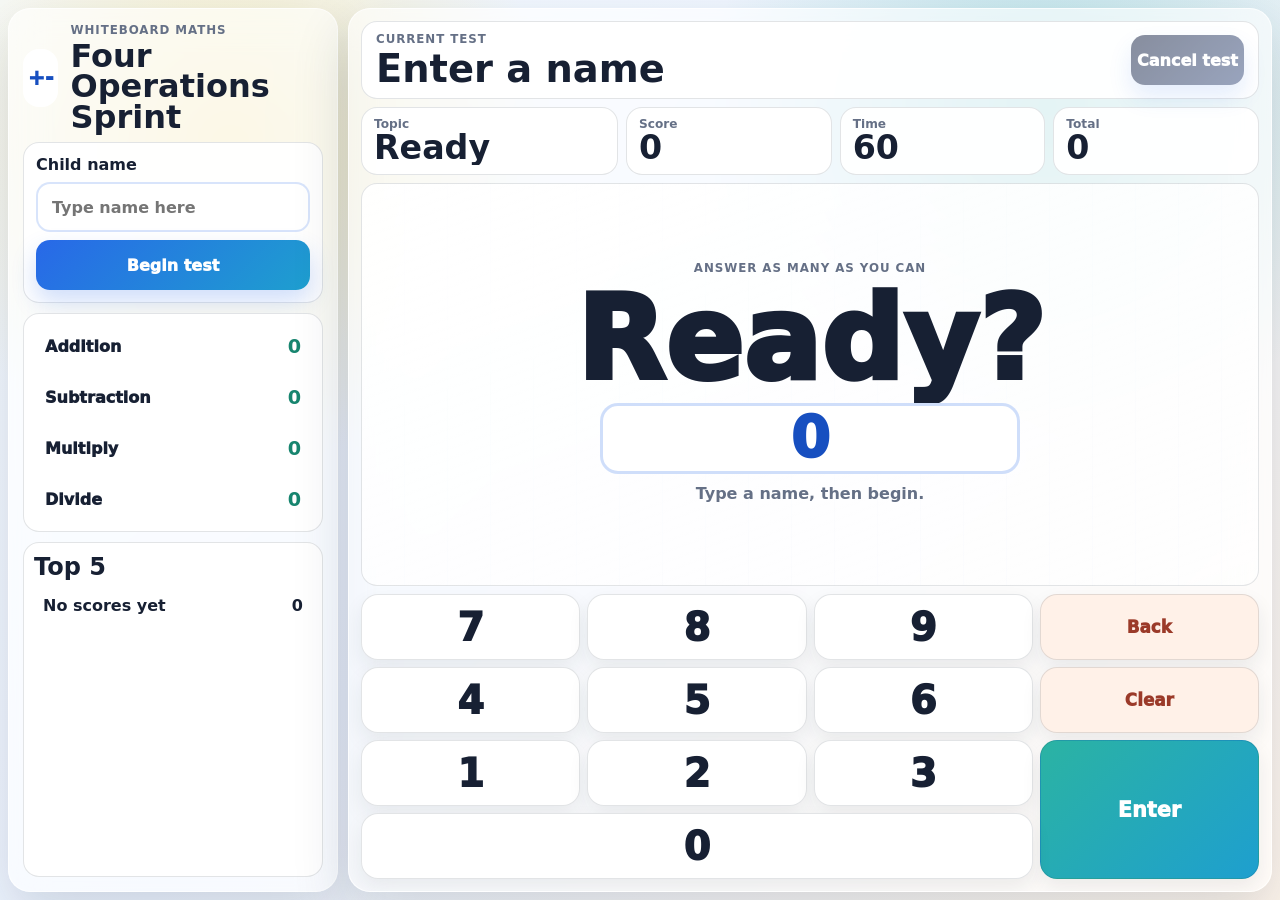
==== games/four-operations/index.html @ 029a7eb4 "Add four operations game" ====
<!doctype html><html lang="en"><head><meta charset="UTF-8"><meta name="viewport" content="width=device-width,initial-scale=1"><title>Four Operations Sprint</title><style>
:root{--ink:#172033;--muted:#657086;--blue:#2868e8;--teal:#2bb3a3;--yellow:#ffd84d;--coral:#ff6b5f;--green:#17856f;--red:#d5483f;--panel:rgba(255,255,255,.94);--line:rgba(23,32,51,.12)}*{box-sizing:border-box}body{min-height:100vh;margin:0;overflow:hidden;font-family:Inter,system-ui,Segoe UI,sans-serif;color:var(--ink);background:radial-gradient(circle at 18% 16%,rgba(255,216,77,.34),transparent 25%),radial-gradient(circle at 82% 12%,rgba(43,179,163,.26),transparent 26%),linear-gradient(135deg,#f7fbff,#edf4ff 48%,#fff6ec)}button,input{font:inherit}.app{height:100vh;display:grid;place-items:center;padding:8px}.shell{width:min(1280px,100%);height:calc(100vh - 16px);display:grid;grid-template-columns:330px 1fr;gap:10px}.side,.main{min-height:0;border:1px solid rgba(255,255,255,.7);border-radius:22px;background:rgba(255,255,255,.58);box-shadow:0 22px 56px rgba(21,35,61,.16);backdrop-filter:blur(18px)}.side{display:grid;grid-template-rows:auto auto auto 1fr;gap:10px;padding:14px}.brand{display:flex;gap:12px;align-items:center}.badge{width:58px;height:58px;display:grid;place-items:center;border-radius:16px;background:#fff;color:#174fc0;font-weight:950;font-size:1.3rem}.eyebrow{margin:0 0 4px;color:var(--muted);font-size:.74rem;font-weight:850;letter-spacing:.08em;text-transform:uppercase}h1{margin:0;font-size:2rem;line-height:.95}.card,.topics,.leader,.top,.hud div,.stage{border:1px solid var(--line);border-radius:16px;background:var(--panel)}.card{display:grid;gap:8px;padding:12px}label{font-weight:900}input{min-height:50px;border:2px solid rgba(40,104,232,.18);border-radius:14px;padding:0 14px;font-weight:850}.primary,.secondary{min-height:50px;border:0;border-radius:14px;color:#fff;font-weight:950;background:linear-gradient(135deg,var(--blue),#1e9fcf);box-shadow:0 12px 24px rgba(40,104,232,.22)}.secondary{background:linear-gradient(135deg,#25314f,#465a88)}button:disabled,input:disabled{opacity:.55}.topics{display:grid;gap:7px;padding:10px}.topic{min-height:44px;display:flex;align-items:center;justify-content:space-between;padding:8px 11px;border-radius:13px;background:#fff;font-weight:950}.topic.active{background:#eaf1ff;color:#174fc0;box-shadow:inset 0 0 0 2px rgba(40,104,232,.25)}.topic.waiting{background:#fff6d8;color:#7a5600}.topic strong{color:var(--green);font-size:1.2rem}.leader{padding:10px}.leader h2{margin:0 0 8px}.leader ol{display:grid;gap:6px;margin:0;padding:0;list-style:none}.leader li{display:flex;justify-content:space-between;gap:8px;padding:7px 9px;border-radius:10px;background:#fff;font-weight:900}.main{position:relative;display:grid;grid-template-rows:auto auto 1fr auto;gap:8px;padding:12px;overflow:hidden}.top{min-height:70px;display:flex;align-items:center;justify-content:space-between;padding:10px 14px}.player{display:block;font-size:clamp(1.6rem,3vw,2.5rem);line-height:1}.hud{display:grid;grid-template-columns:1.25fr 1fr 1fr 1fr;gap:8px}.hud div{padding:9px 12px}.hud span{display:block;color:var(--muted);font-size:.76rem;font-weight:850}.hud strong{display:block;font-size:clamp(1.45rem,2.6vw,2.35rem);line-height:1;white-space:nowrap;overflow:hidden;text-overflow:ellipsis}.stage{position:relative;display:grid;place-items:center;align-content:center;gap:10px;padding:10px;overflow:hidden;background:linear-gradient(160deg,rgba(255,255,255,.94),rgba(255,255,255,.66)),repeating-linear-gradient(90deg,transparent 0 42px,rgba(40,104,232,.04) 42px 43px)}.q{font-size:clamp(4.2rem,9vw,8rem);font-weight:950;line-height:.9}.answer{min-width:min(420px,80%);min-height:70px;display:grid;place-items:center;border:3px solid rgba(40,104,232,.22);border-radius:18px;background:#fff;color:#174fc0;font-size:clamp(2.2rem,4.4vw,4rem);font-weight:950}.feedback{min-height:24px;margin:0;color:var(--muted);font-weight:900}.feedback.good{color:var(--green)}.feedback.miss{color:var(--red)}.keys{display:grid;grid-template-columns:repeat(4,1fr);gap:7px}.keys button{min-height:66px;border:1px solid var(--line);border-radius:17px;background:#fff;color:var(--ink);font-size:clamp(1.7rem,3vw,2.7rem);font-weight:950;box-shadow:0 9px 20px rgba(23,32,51,.08)}.keys .small{background:#fff1e8;color:#9b3a29;font-size:1.05rem}.keys .enter{grid-row:span 2;background:linear-gradient(135deg,var(--teal),#1e9fcf);color:#fff;font-size:1.3rem}.keys .zero{grid-column:span 3}.summary{position:absolute;inset:50% auto auto 50%;width:min(500px,calc(100% - 48px));display:grid;gap:14px;padding:22px;transform:translate(-50%,-50%);border:1px solid var(--line);border-radius:20px;background:var(--panel);box-shadow:0 24px 70px rgba(21,35,61,.18);text-align:center;z-index:3}.summary[hidden]{display:none}@media(max-width:900px){body{overflow:hidden}.app{padding:6px}.shell{height:calc(100vh - 12px);grid-template-columns:1fr;grid-template-rows:auto 1fr;gap:6px}.side{grid-template-rows:auto auto auto;gap:6px;padding:8px}.brand{gap:8px}.badge{width:38px;height:38px;border-radius:11px;font-size:.95rem}h1{font-size:1.35rem}.eyebrow{font-size:.62rem}.card{grid-template-columns:1fr 120px;padding:7px}.card label{position:absolute;width:1px;height:1px;overflow:hidden;clip:rect(0 0 0 0)}input{min-height:42px}.primary{min-height:42px;font-size:.9rem}.topics{grid-template-columns:repeat(4,1fr);gap:5px;padding:6px}.topic{min-height:32px;padding:4px 6px;font-size:.72rem}.topic strong{font-size:.9rem}.leader{display:none}.main{gap:6px;padding:8px}.top{min-height:48px;padding:6px 8px}.player{font-size:1.25rem}.secondary{min-height:38px;font-size:.82rem}.hud{gap:5px}.hud div{padding:6px 7px}.hud span{font-size:.64rem}.hud strong{font-size:1.15rem}.stage{gap:5px;padding:6px}.q{font-size:clamp(2.9rem,12vw,4.7rem)}.answer{min-height:46px;font-size:clamp(1.7rem,7vw,2.8rem)}.feedback{font-size:.82rem}.keys{gap:5px}.keys button{min-height:44px;border-radius:13px;font-size:1.45rem}.keys .small,.keys .enter{font-size:.82rem}}
</style></head><body><main class="app"><section class="shell"><aside class="side"><div class="brand"><div class="badge">+-</div><div><p class="eyebrow">Whiteboard maths</p><h1>Four Operations Sprint</h1></div></div><section class="card"><label for="nameInput">Child name</label><input id="nameInput" autocomplete="off" placeholder="Type name here"><button class="primary" id="beginButton" type="button">Begin test</button></section><section class="topics"><div class="topic active" data-topic="addition"><span>Addition</span><strong id="additionScore">0</strong></div><div class="topic" data-topic="subtraction"><span>Subtraction</span><strong id="subtractionScore">0</strong></div><div class="topic" data-topic="multiplication"><span>Multiply</span><strong id="multiplicationScore">0</strong></div><div class="topic" data-topic="division"><span>Divide</span><strong id="divisionScore">0</strong></div></section><section class="leader"><h2>Top 5</h2><ol id="leaderboardList"></ol></section></aside><section class="main"><div class="top"><div><p class="eyebrow">Current test</p><strong class="player" id="currentPlayer">Enter a name</strong></div><button class="secondary" id="cancelButton" type="button" disabled>Cancel test</button></div><div class="hud"><div><span>Topic</span><strong id="topicValue">Ready</strong></div><div><span>Score</span><strong id="scoreValue">0</strong></div><div><span>Time</span><strong id="timeValue">60</strong></div><div><span>Total</span><strong id="totalValue">0</strong></div></div><div class="stage"><p class="eyebrow" id="promptLabel">Answer as many as you can</p><div class="q" id="questionText">Ready?</div><div class="answer" id="answerDisplay">0</div><p class="feedback" id="feedbackText">Type a name, then begin.</p></div><div class="keys" id="keypad"><button data-key="7">7</button><button data-key="8">8</button><button data-key="9">9</button><button class="small" data-key="back">Back</button><button data-key="4">4</button><button data-key="5">5</button><button data-key="6">6</button><button class="small" data-key="clear">Clear</button><button data-key="1">1</button><button data-key="2">2</button><button data-key="3">3</button><button class="enter" data-key="enter">Enter</button><button class="zero" data-key="0">0</button></div><div class="summary" id="summaryPanel" hidden><h2>Test complete</h2><p id="summaryText"></p><button class="primary" id="againButton" type="button">New test</button></div></section></section></main><script>
const STORAGE_KEY="four-operations-sprint-results",TOPIC_SECONDS=60,TOPICS=[{id:"addition",label:"Addition"},{id:"subtraction",label:"Subtraction"},{id:"multiplication",label:"Multiply"},{id:"division",label:"Divide"}],QUESTIONS={addition:[[2,"+",3,5],[4,"+",5,9],[6,"+",2,8],[7,"+",4,11],[8,"+",5,13],[10,"+",4,14],[12,"+",3,15],[14,"+",5,19],[16,"+",2,18],[18,"+",6,24],[20,"+",7,27],[23,"+",5,28],[25,"+",8,33],[31,"+",6,37],[34,"+",10,44],[36,"+",12,48],[41,"+",13,54],[45,"+",14,59],[48,"+",17,65],[52,"+",18,70],[56,"+",23,79],[61,"+",24,85],[67,"+",28,95],[73,"+",19,92],[78,"+",21,99]],subtraction:[[7,"-",2,5],[9,"-",4,5],[10,"-",3,7],[12,"-",5,7],[15,"-",4,11],[18,"-",6,12],[20,"-",5,15],[22,"-",7,15],[25,"-",10,15],[28,"-",6,22],[30,"-",8,22],[34,"-",12,22],[38,"-",15,23],[42,"-",20,22],[45,"-",13,32],[50,"-",16,34],[53,"-",18,35],[60,"-",25,35],[64,"-",28,36],[70,"-",31,39],[75,"-",27,48],[82,"-",34,48],[90,"-",45,45],[96,"-",38,58],[99,"-",47,52]],multiplication:[[2,"x",3,6],[4,"x",2,8],[5,"x",5,25],[3,"x",6,18],[7,"x",2,14],[4,"x",8,32],[6,"x",6,36],[9,"x",3,27],[7,"x",5,35],[8,"x",4,32],[6,"x",9,54],[7,"x",8,56],[9,"x",7,63],[8,"x",8,64],[11,"x",6,66],[12,"x",5,60],[9,"x",9,81],[12,"x",7,84],[11,"x",8,88],[12,"x",8,96],[11,"x",11,121],[12,"x",9,108],[12,"x",11,132],[10,"x",12,120],[12,"x",12,144]],division:[[6,"÷",2,3],[12,"÷",3,4],[15,"÷",5,3],[18,"÷",6,3],[20,"÷",4,5],[28,"÷",7,4],[32,"÷",8,4],[36,"÷",6,6],[42,"÷",7,6],[45,"÷",9,5],[48,"÷",8,6],[54,"÷",9,6],[56,"÷",7,8],[63,"÷",9,7],[64,"÷",8,8],[72,"÷",8,9],[81,"÷",9,9],[84,"÷",7,12],[88,"÷",11,8],[96,"÷",12,8],[99,"÷",9,11],[108,"÷",12,9],[121,"÷",11,11],[132,"÷",12,11],[144,"÷",12,12]]};
const $=s=>document.querySelector(s),nameInput=$("#nameInput"),beginButton=$("#beginButton"),cancelButton=$("#cancelButton"),againButton=$("#againButton"),currentPlayer=$("#currentPlayer"),topicValue=$("#topicValue"),scoreValue=$("#scoreValue"),timeValue=$("#timeValue"),totalValue=$("#totalValue"),questionText=$("#questionText"),answerDisplay=$("#answerDisplay"),feedbackText=$("#feedbackText"),promptLabel=$("#promptLabel"),keypad=$("#keypad"),summaryPanel=$("#summaryPanel"),summaryText=$("#summaryText"),leaderboardList=$("#leaderboardList"),topicRows=[...document.querySelectorAll(".topic")],scoreEls={addition:$("#additionScore"),subtraction:$("#subtractionScore"),multiplication:$("#multiplicationScore"),division:$("#divisionScore")};let timerId=null,activeQuestion=null,answer="",results=loadResults(),state=freshState();function freshState(){return{playing:false,waitingForNextTopic:false,playerName:"",topicIndex:0,questionIndex:0,timeLeft:TOPIC_SECONDS,currentScore:0,totalScore:0,streak:0,topicScores:{addition:0,subtraction:0,multiplication:0,division:0},topicCorrect:{addition:0,subtraction:0,multiplication:0,division:0},topicAttempts:{addition:0,subtraction:0,multiplication:0,division:0}}}function beginTest(){const name=nameInput.value.trim().replace(/\s+/g," ");if(!name){feedback("Type a name first.","miss");return nameInput.focus()}clearInterval(timerId);state=freshState();state.playerName=name;summaryPanel.hidden=true;beginButton.disabled=true;nameInput.disabled=true;cancelButton.disabled=false;currentPlayer.textContent=name;startTopic(0)}function startTopic(i){state.topicIndex=i;state.questionIndex=0;state.timeLeft=TOPIC_SECONDS;state.currentScore=state.topicScores[currentTopic().id];state.playing=true;state.waitingForNextTopic=false;answer="";activeQuestion=null;summaryPanel.hidden=true;updateHud();nextQuestion();clearInterval(timerId);timerId=setInterval(tick,1e3)}function tick(){state.timeLeft--;updateHud();if(state.timeLeft<=0)advanceTopic()}function advanceTopic(){clearInterval(timerId);const next=state.topicIndex+1;if(next>=TOPICS.length)return finishTest();showRoundBreak(next)}function showRoundBreak(next){state.playing=false;state.waitingForNextTopic=true;activeQuestion=null;answer="";questionText.textContent="Round done";answerDisplay.textContent="0";promptLabel.textContent=`${currentTopic().label} complete`;feedback(`Ready for ${TOPICS[next].label}?`,"good");summaryText.textContent=`${currentTopic().label} score: ${state.topicScores[currentTopic().id]}. Press the button when the class is ready for ${TOPICS[next].label}.`;againButton.textContent=`Start ${TOPICS[next].label}`;summaryPanel.hidden=false;updateHud()}function finishTest(){clearInterval(timerId);state.playing=false;state.waitingForNextTopic=false;cancelButton.disabled=true;beginButton.disabled=false;nameInput.disabled=false;activeQuestion=null;answer="";questionText.textContent="Done";answerDisplay.textContent="0";promptLabel.textContent="Test complete";recordResult();renderLeaderboard();updateHud();summaryText.textContent=`${state.playerName} scored ${state.totalScore}. Addition ${state.topicScores.addition}, subtraction ${state.topicScores.subtraction}, multiply ${state.topicScores.multiplication}, divide ${state.topicScores.division}.`;againButton.textContent="New test";summaryPanel.hidden=false}function cancelTest(){clearInterval(timerId);state=freshState();activeQuestion=null;answer="";nameInput.disabled=false;beginButton.disabled=false;cancelButton.disabled=true;currentPlayer.textContent="Enter a name";questionText.textContent="Ready?";answerDisplay.textContent="0";promptLabel.textContent="Answer as many as you can";summaryPanel.hidden=true;feedback("Test cancelled. No score recorded.","");updateHud()}function newTest(){if(state.waitingForNextTopic)return startTopic(state.topicIndex+1);summaryPanel.hidden=true;nameInput.value="";nameInput.focus();cancelTest();feedback("Type a name, then begin.","")}function nextQuestion(){const topic=currentTopic().id,q=QUESTIONS[topic][state.questionIndex];if(!q)return advanceTopic();activeQuestion={text:`${q[0]} ${q[1]} ${q[2]}`,answer:q[3]};answer="";questionText.textContent=activeQuestion.text;answerDisplay.textContent="0";promptLabel.textContent=`${currentTopic().label} ${state.questionIndex+1} of 25`}function handleKey(key){if(!state.playing||!activeQuestion||state.waitingForNextTopic)return;if(/^\d$/.test(key)){if(answer.length<5){answer=answer==="0"?key:answer+key;answerDisplay.textContent=answer||"0"}return}if(key==="back"){answer=answer.slice(0,-1);answerDisplay.textContent=answer||"0";return}if(key==="clear"){answer="";answerDisplay.textContent="0";return}if(key==="enter")submitAnswer()}function submitAnswer(){if(!answer)return feedback("Enter an answer first.","miss");const topic=currentTopic().id,guess=parseInt(answer,10);state.topicAttempts[topic]++;if(guess===activeQuestion.answer){state.topicCorrect[topic]++;state.streak++;const points=10+Math.min(20,state.streak*2);state.topicScores[topic]+=points;state.totalScore+=points;state.currentScore=state.topicScores[topic];feedback("Correct.","good")}else{state.streak=0;feedback(`${activeQuestion.text} = ${activeQuestion.answer}`,"miss")}state.questionIndex++;updateHud();nextQuestion()}function recordResult(){const row={name:state.playerName,date:new Date().toISOString(),totalScore:state.totalScore,topicScores:{...state.topicScores},topicCorrect:{...state.topicCorrect},topicAttempts:{...state.topicAttempts}};results.attempts.push(row);const prev=results.bestByName[state.playerName]||{totalScore:0};if(row.totalScore>=prev.totalScore)results.bestByName[state.playerName]=row;saveResults()}function renderLeaderboard(){const leaders=Object.values(results.bestByName).sort((a,b)=>b.totalScore-a.totalScore||a.name.localeCompare(b.name)).slice(0,5);leaderboardList.innerHTML="";if(!leaders.length){leaderboardList.innerHTML="<li><span>No scores yet</span><strong>0</strong></li>";return}leaders.forEach((l,i)=>{const item=document.createElement("li");item.innerHTML=`<span><b>${i+1}</b>${escapeHtml(l.name)}</span><strong>${l.totalScore}</strong>`;leaderboardList.append(item)})}function updateHud(){const topic=currentTopic();topicValue.textContent=state.playing||state.waitingForNextTopic?topic.label:"Ready";scoreValue.textContent=state.currentScore;timeValue.textContent=state.timeLeft;totalValue.textContent=state.totalScore;topicRows.forEach(r=>{r.classList.toggle("active",r.dataset.topic===topic.id&&state.playing);r.classList.toggle("waiting",r.dataset.topic===topic.id&&state.waitingForNextTopic)});Object.entries(scoreEls).forEach(([t,el])=>el.textContent=state.topicScores[t])}function currentTopic(){return TOPICS[state.topicIndex]||TOPICS[0]}function feedback(m,t){feedbackText.textContent=m;feedbackText.className=t?`feedback ${t}`:"feedback"}function loadResults(){try{const s=JSON.parse(localStorage.getItem(STORAGE_KEY));if(s&&s.attempts&&s.bestByName)return s}catch{}return{attempts:[],bestByName:{}}}function saveResults(){localStorage.setItem(STORAGE_KEY,JSON.stringify(results))}function escapeHtml(v){return v.replace(/[&<>"']/g,c=>({"&":"&amp;","<":"&lt;",">":"&gt;",'"':"&quot;","'":"&#39;"}[c]))}beginButton.onclick=beginTest;cancelButton.onclick=cancelTest;againButton.onclick=newTest;keypad.onclick=e=>{if(e.target.dataset.key)handleKey(e.target.dataset.key)};nameInput.onkeydown=e=>{if(e.key==="Enter")beginTest()};window.onkeydown=e=>{if(!state.playing)return;if(/^\d$/.test(e.key))handleKey(e.key);if(e.key==="Backspace")handleKey("back");if(e.key==="Enter")handleKey("enter")};renderLeaderboard();updateHud();
</script></body></html>
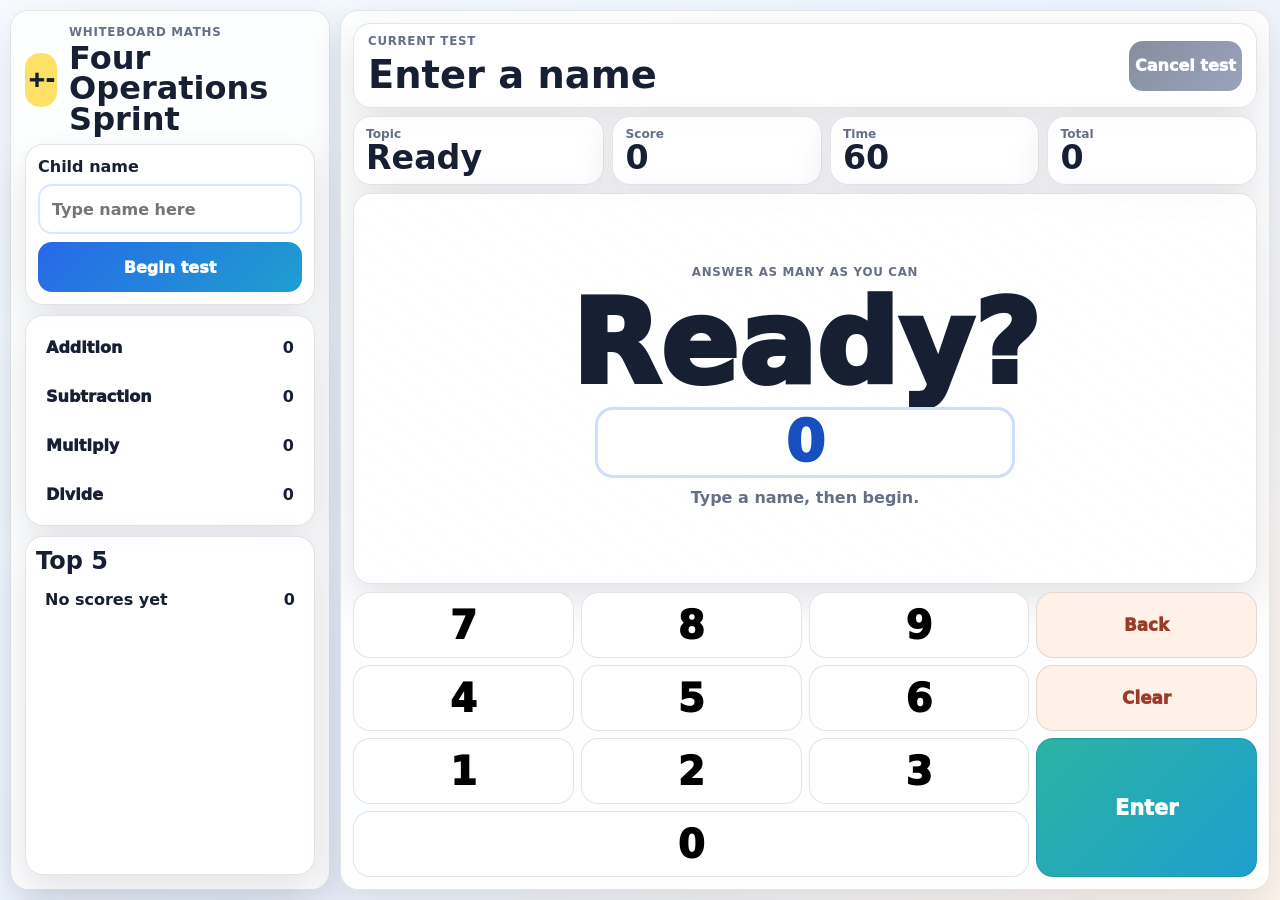
==== commit e8e4d4a5: "Connect four operations results" ====
--- a/games/four-operations/index.html
+++ b/games/four-operations/index.html
@@ -1,6 +1,37 @@
-<!doctype html><html lang="en"><head><meta charset="UTF-8"><meta name="viewport" content="width=device-width,initial-scale=1"><title>Four Operations Sprint</title><style>
-:root{--ink:#172033;--muted:#657086;--blue:#2868e8;--teal:#2bb3a3;--yellow:#ffd84d;--coral:#ff6b5f;--green:#17856f;--red:#d5483f;--panel:rgba(255,255,255,.94);--line:rgba(23,32,51,.12)}*{box-sizing:border-box}body{min-height:100vh;margin:0;overflow:hidden;font-family:Inter,system-ui,Segoe UI,sans-serif;color:var(--ink);background:radial-gradient(circle at 18% 16%,rgba(255,216,77,.34),transparent 25%),radial-gradient(circle at 82% 12%,rgba(43,179,163,.26),transparent 26%),linear-gradient(135deg,#f7fbff,#edf4ff 48%,#fff6ec)}button,input{font:inherit}.app{height:100vh;display:grid;place-items:center;padding:8px}.shell{width:min(1280px,100%);height:calc(100vh - 16px);display:grid;grid-template-columns:330px 1fr;gap:10px}.side,.main{min-height:0;border:1px solid rgba(255,255,255,.7);border-radius:22px;background:rgba(255,255,255,.58);box-shadow:0 22px 56px rgba(21,35,61,.16);backdrop-filter:blur(18px)}.side{display:grid;grid-template-rows:auto auto auto 1fr;gap:10px;padding:14px}.brand{display:flex;gap:12px;align-items:center}.badge{width:58px;height:58px;display:grid;place-items:center;border-radius:16px;background:#fff;color:#174fc0;font-weight:950;font-size:1.3rem}.eyebrow{margin:0 0 4px;color:var(--muted);font-size:.74rem;font-weight:850;letter-spacing:.08em;text-transform:uppercase}h1{margin:0;font-size:2rem;line-height:.95}.card,.topics,.leader,.top,.hud div,.stage{border:1px solid var(--line);border-radius:16px;background:var(--panel)}.card{display:grid;gap:8px;padding:12px}label{font-weight:900}input{min-height:50px;border:2px solid rgba(40,104,232,.18);border-radius:14px;padding:0 14px;font-weight:850}.primary,.secondary{min-height:50px;border:0;border-radius:14px;color:#fff;font-weight:950;background:linear-gradient(135deg,var(--blue),#1e9fcf);box-shadow:0 12px 24px rgba(40,104,232,.22)}.secondary{background:linear-gradient(135deg,#25314f,#465a88)}button:disabled,input:disabled{opacity:.55}.topics{display:grid;gap:7px;padding:10px}.topic{min-height:44px;display:flex;align-items:center;justify-content:space-between;padding:8px 11px;border-radius:13px;background:#fff;font-weight:950}.topic.active{background:#eaf1ff;color:#174fc0;box-shadow:inset 0 0 0 2px rgba(40,104,232,.25)}.topic.waiting{background:#fff6d8;color:#7a5600}.topic strong{color:var(--green);font-size:1.2rem}.leader{padding:10px}.leader h2{margin:0 0 8px}.leader ol{display:grid;gap:6px;margin:0;padding:0;list-style:none}.leader li{display:flex;justify-content:space-between;gap:8px;padding:7px 9px;border-radius:10px;background:#fff;font-weight:900}.main{position:relative;display:grid;grid-template-rows:auto auto 1fr auto;gap:8px;padding:12px;overflow:hidden}.top{min-height:70px;display:flex;align-items:center;justify-content:space-between;padding:10px 14px}.player{display:block;font-size:clamp(1.6rem,3vw,2.5rem);line-height:1}.hud{display:grid;grid-template-columns:1.25fr 1fr 1fr 1fr;gap:8px}.hud div{padding:9px 12px}.hud span{display:block;color:var(--muted);font-size:.76rem;font-weight:850}.hud strong{display:block;font-size:clamp(1.45rem,2.6vw,2.35rem);line-height:1;white-space:nowrap;overflow:hidden;text-overflow:ellipsis}.stage{position:relative;display:grid;place-items:center;align-content:center;gap:10px;padding:10px;overflow:hidden;background:linear-gradient(160deg,rgba(255,255,255,.94),rgba(255,255,255,.66)),repeating-linear-gradient(90deg,transparent 0 42px,rgba(40,104,232,.04) 42px 43px)}.q{font-size:clamp(4.2rem,9vw,8rem);font-weight:950;line-height:.9}.answer{min-width:min(420px,80%);min-height:70px;display:grid;place-items:center;border:3px solid rgba(40,104,232,.22);border-radius:18px;background:#fff;color:#174fc0;font-size:clamp(2.2rem,4.4vw,4rem);font-weight:950}.feedback{min-height:24px;margin:0;color:var(--muted);font-weight:900}.feedback.good{color:var(--green)}.feedback.miss{color:var(--red)}.keys{display:grid;grid-template-columns:repeat(4,1fr);gap:7px}.keys button{min-height:66px;border:1px solid var(--line);border-radius:17px;background:#fff;color:var(--ink);font-size:clamp(1.7rem,3vw,2.7rem);font-weight:950;box-shadow:0 9px 20px rgba(23,32,51,.08)}.keys .small{background:#fff1e8;color:#9b3a29;font-size:1.05rem}.keys .enter{grid-row:span 2;background:linear-gradient(135deg,var(--teal),#1e9fcf);color:#fff;font-size:1.3rem}.keys .zero{grid-column:span 3}.summary{position:absolute;inset:50% auto auto 50%;width:min(500px,calc(100% - 48px));display:grid;gap:14px;padding:22px;transform:translate(-50%,-50%);border:1px solid var(--line);border-radius:20px;background:var(--panel);box-shadow:0 24px 70px rgba(21,35,61,.18);text-align:center;z-index:3}.summary[hidden]{display:none}@media(max-width:900px){body{overflow:hidden}.app{padding:6px}.shell{height:calc(100vh - 12px);grid-template-columns:1fr;grid-template-rows:auto 1fr;gap:6px}.side{grid-template-rows:auto auto auto;gap:6px;padding:8px}.brand{gap:8px}.badge{width:38px;height:38px;border-radius:11px;font-size:.95rem}h1{font-size:1.35rem}.eyebrow{font-size:.62rem}.card{grid-template-columns:1fr 120px;padding:7px}.card label{position:absolute;width:1px;height:1px;overflow:hidden;clip:rect(0 0 0 0)}input{min-height:42px}.primary{min-height:42px;font-size:.9rem}.topics{grid-template-columns:repeat(4,1fr);gap:5px;padding:6px}.topic{min-height:32px;padding:4px 6px;font-size:.72rem}.topic strong{font-size:.9rem}.leader{display:none}.main{gap:6px;padding:8px}.top{min-height:48px;padding:6px 8px}.player{font-size:1.25rem}.secondary{min-height:38px;font-size:.82rem}.hud{gap:5px}.hud div{padding:6px 7px}.hud span{font-size:.64rem}.hud strong{font-size:1.15rem}.stage{gap:5px;padding:6px}.q{font-size:clamp(2.9rem,12vw,4.7rem)}.answer{min-height:46px;font-size:clamp(1.7rem,7vw,2.8rem)}.feedback{font-size:.82rem}.keys{gap:5px}.keys button{min-height:44px;border-radius:13px;font-size:1.45rem}.keys .small,.keys .enter{font-size:.82rem}}
-</style></head><body><main class="app"><section class="shell"><aside class="side"><div class="brand"><div class="badge">+-</div><div><p class="eyebrow">Whiteboard maths</p><h1>Four Operations Sprint</h1></div></div><section class="card"><label for="nameInput">Child name</label><input id="nameInput" autocomplete="off" placeholder="Type name here"><button class="primary" id="beginButton" type="button">Begin test</button></section><section class="topics"><div class="topic active" data-topic="addition"><span>Addition</span><strong id="additionScore">0</strong></div><div class="topic" data-topic="subtraction"><span>Subtraction</span><strong id="subtractionScore">0</strong></div><div class="topic" data-topic="multiplication"><span>Multiply</span><strong id="multiplicationScore">0</strong></div><div class="topic" data-topic="division"><span>Divide</span><strong id="divisionScore">0</strong></div></section><section class="leader"><h2>Top 5</h2><ol id="leaderboardList"></ol></section></aside><section class="main"><div class="top"><div><p class="eyebrow">Current test</p><strong class="player" id="currentPlayer">Enter a name</strong></div><button class="secondary" id="cancelButton" type="button" disabled>Cancel test</button></div><div class="hud"><div><span>Topic</span><strong id="topicValue">Ready</strong></div><div><span>Score</span><strong id="scoreValue">0</strong></div><div><span>Time</span><strong id="timeValue">60</strong></div><div><span>Total</span><strong id="totalValue">0</strong></div></div><div class="stage"><p class="eyebrow" id="promptLabel">Answer as many as you can</p><div class="q" id="questionText">Ready?</div><div class="answer" id="answerDisplay">0</div><p class="feedback" id="feedbackText">Type a name, then begin.</p></div><div class="keys" id="keypad"><button data-key="7">7</button><button data-key="8">8</button><button data-key="9">9</button><button class="small" data-key="back">Back</button><button data-key="4">4</button><button data-key="5">5</button><button data-key="6">6</button><button class="small" data-key="clear">Clear</button><button data-key="1">1</button><button data-key="2">2</button><button data-key="3">3</button><button class="enter" data-key="enter">Enter</button><button class="zero" data-key="0">0</button></div><div class="summary" id="summaryPanel" hidden><h2>Test complete</h2><p id="summaryText"></p><button class="primary" id="againButton" type="button">New test</button></div></section></section></main><script>
-const STORAGE_KEY="four-operations-sprint-results",TOPIC_SECONDS=60,TOPICS=[{id:"addition",label:"Addition"},{id:"subtraction",label:"Subtraction"},{id:"multiplication",label:"Multiply"},{id:"division",label:"Divide"}],QUESTIONS={addition:[[2,"+",3,5],[4,"+",5,9],[6,"+",2,8],[7,"+",4,11],[8,"+",5,13],[10,"+",4,14],[12,"+",3,15],[14,"+",5,19],[16,"+",2,18],[18,"+",6,24],[20,"+",7,27],[23,"+",5,28],[25,"+",8,33],[31,"+",6,37],[34,"+",10,44],[36,"+",12,48],[41,"+",13,54],[45,"+",14,59],[48,"+",17,65],[52,"+",18,70],[56,"+",23,79],[61,"+",24,85],[67,"+",28,95],[73,"+",19,92],[78,"+",21,99]],subtraction:[[7,"-",2,5],[9,"-",4,5],[10,"-",3,7],[12,"-",5,7],[15,"-",4,11],[18,"-",6,12],[20,"-",5,15],[22,"-",7,15],[25,"-",10,15],[28,"-",6,22],[30,"-",8,22],[34,"-",12,22],[38,"-",15,23],[42,"-",20,22],[45,"-",13,32],[50,"-",16,34],[53,"-",18,35],[60,"-",25,35],[64,"-",28,36],[70,"-",31,39],[75,"-",27,48],[82,"-",34,48],[90,"-",45,45],[96,"-",38,58],[99,"-",47,52]],multiplication:[[2,"x",3,6],[4,"x",2,8],[5,"x",5,25],[3,"x",6,18],[7,"x",2,14],[4,"x",8,32],[6,"x",6,36],[9,"x",3,27],[7,"x",5,35],[8,"x",4,32],[6,"x",9,54],[7,"x",8,56],[9,"x",7,63],[8,"x",8,64],[11,"x",6,66],[12,"x",5,60],[9,"x",9,81],[12,"x",7,84],[11,"x",8,88],[12,"x",8,96],[11,"x",11,121],[12,"x",9,108],[12,"x",11,132],[10,"x",12,120],[12,"x",12,144]],division:[[6,"÷",2,3],[12,"÷",3,4],[15,"÷",5,3],[18,"÷",6,3],[20,"÷",4,5],[28,"÷",7,4],[32,"÷",8,4],[36,"÷",6,6],[42,"÷",7,6],[45,"÷",9,5],[48,"÷",8,6],[54,"÷",9,6],[56,"÷",7,8],[63,"÷",9,7],[64,"÷",8,8],[72,"÷",8,9],[81,"÷",9,9],[84,"÷",7,12],[88,"÷",11,8],[96,"÷",12,8],[99,"÷",9,11],[108,"÷",12,9],[121,"÷",11,11],[132,"÷",12,11],[144,"÷",12,12]]};
-const $=s=>document.querySelector(s),nameInput=$("#nameInput"),beginButton=$("#beginButton"),cancelButton=$("#cancelButton"),againButton=$("#againButton"),currentPlayer=$("#currentPlayer"),topicValue=$("#topicValue"),scoreValue=$("#scoreValue"),timeValue=$("#timeValue"),totalValue=$("#totalValue"),questionText=$("#questionText"),answerDisplay=$("#answerDisplay"),feedbackText=$("#feedbackText"),promptLabel=$("#promptLabel"),keypad=$("#keypad"),summaryPanel=$("#summaryPanel"),summaryText=$("#summaryText"),leaderboardList=$("#leaderboardList"),topicRows=[...document.querySelectorAll(".topic")],scoreEls={addition:$("#additionScore"),subtraction:$("#subtractionScore"),multiplication:$("#multiplicationScore"),division:$("#divisionScore")};let timerId=null,activeQuestion=null,answer="",results=loadResults(),state=freshState();function freshState(){return{playing:false,waitingForNextTopic:false,playerName:"",topicIndex:0,questionIndex:0,timeLeft:TOPIC_SECONDS,currentScore:0,totalScore:0,streak:0,topicScores:{addition:0,subtraction:0,multiplication:0,division:0},topicCorrect:{addition:0,subtraction:0,multiplication:0,division:0},topicAttempts:{addition:0,subtraction:0,multiplication:0,division:0}}}function beginTest(){const name=nameInput.value.trim().replace(/\s+/g," ");if(!name){feedback("Type a name first.","miss");return nameInput.focus()}clearInterval(timerId);state=freshState();state.playerName=name;summaryPanel.hidden=true;beginButton.disabled=true;nameInput.disabled=true;cancelButton.disabled=false;currentPlayer.textContent=name;startTopic(0)}function startTopic(i){state.topicIndex=i;state.questionIndex=0;state.timeLeft=TOPIC_SECONDS;state.currentScore=state.topicScores[currentTopic().id];state.playing=true;state.waitingForNextTopic=false;answer="";activeQuestion=null;summaryPanel.hidden=true;updateHud();nextQuestion();clearInterval(timerId);timerId=setInterval(tick,1e3)}function tick(){state.timeLeft--;updateHud();if(state.timeLeft<=0)advanceTopic()}function advanceTopic(){clearInterval(timerId);const next=state.topicIndex+1;if(next>=TOPICS.length)return finishTest();showRoundBreak(next)}function showRoundBreak(next){state.playing=false;state.waitingForNextTopic=true;activeQuestion=null;answer="";questionText.textContent="Round done";answerDisplay.textContent="0";promptLabel.textContent=`${currentTopic().label} complete`;feedback(`Ready for ${TOPICS[next].label}?`,"good");summaryText.textContent=`${currentTopic().label} score: ${state.topicScores[currentTopic().id]}. Press the button when the class is ready for ${TOPICS[next].label}.`;againButton.textContent=`Start ${TOPICS[next].label}`;summaryPanel.hidden=false;updateHud()}function finishTest(){clearInterval(timerId);state.playing=false;state.waitingForNextTopic=false;cancelButton.disabled=true;beginButton.disabled=false;nameInput.disabled=false;activeQuestion=null;answer="";questionText.textContent="Done";answerDisplay.textContent="0";promptLabel.textContent="Test complete";recordResult();renderLeaderboard();updateHud();summaryText.textContent=`${state.playerName} scored ${state.totalScore}. Addition ${state.topicScores.addition}, subtraction ${state.topicScores.subtraction}, multiply ${state.topicScores.multiplication}, divide ${state.topicScores.division}.`;againButton.textContent="New test";summaryPanel.hidden=false}function cancelTest(){clearInterval(timerId);state=freshState();activeQuestion=null;answer="";nameInput.disabled=false;beginButton.disabled=false;cancelButton.disabled=true;currentPlayer.textContent="Enter a name";questionText.textContent="Ready?";answerDisplay.textContent="0";promptLabel.textContent="Answer as many as you can";summaryPanel.hidden=true;feedback("Test cancelled. No score recorded.","");updateHud()}function newTest(){if(state.waitingForNextTopic)return startTopic(state.topicIndex+1);summaryPanel.hidden=true;nameInput.value="";nameInput.focus();cancelTest();feedback("Type a name, then begin.","")}function nextQuestion(){const topic=currentTopic().id,q=QUESTIONS[topic][state.questionIndex];if(!q)return advanceTopic();activeQuestion={text:`${q[0]} ${q[1]} ${q[2]}`,answer:q[3]};answer="";questionText.textContent=activeQuestion.text;answerDisplay.textContent="0";promptLabel.textContent=`${currentTopic().label} ${state.questionIndex+1} of 25`}function handleKey(key){if(!state.playing||!activeQuestion||state.waitingForNextTopic)return;if(/^\d$/.test(key)){if(answer.length<5){answer=answer==="0"?key:answer+key;answerDisplay.textContent=answer||"0"}return}if(key==="back"){answer=answer.slice(0,-1);answerDisplay.textContent=answer||"0";return}if(key==="clear"){answer="";answerDisplay.textContent="0";return}if(key==="enter")submitAnswer()}function submitAnswer(){if(!answer)return feedback("Enter an answer first.","miss");const topic=currentTopic().id,guess=parseInt(answer,10);state.topicAttempts[topic]++;if(guess===activeQuestion.answer){state.topicCorrect[topic]++;state.streak++;const points=10+Math.min(20,state.streak*2);state.topicScores[topic]+=points;state.totalScore+=points;state.currentScore=state.topicScores[topic];feedback("Correct.","good")}else{state.streak=0;feedback(`${activeQuestion.text} = ${activeQuestion.answer}`,"miss")}state.questionIndex++;updateHud();nextQuestion()}function recordResult(){const row={name:state.playerName,date:new Date().toISOString(),totalScore:state.totalScore,topicScores:{...state.topicScores},topicCorrect:{...state.topicCorrect},topicAttempts:{...state.topicAttempts}};results.attempts.push(row);const prev=results.bestByName[state.playerName]||{totalScore:0};if(row.totalScore>=prev.totalScore)results.bestByName[state.playerName]=row;saveResults()}function renderLeaderboard(){const leaders=Object.values(results.bestByName).sort((a,b)=>b.totalScore-a.totalScore||a.name.localeCompare(b.name)).slice(0,5);leaderboardList.innerHTML="";if(!leaders.length){leaderboardList.innerHTML="<li><span>No scores yet</span><strong>0</strong></li>";return}leaders.forEach((l,i)=>{const item=document.createElement("li");item.innerHTML=`<span><b>${i+1}</b>${escapeHtml(l.name)}</span><strong>${l.totalScore}</strong>`;leaderboardList.append(item)})}function updateHud(){const topic=currentTopic();topicValue.textContent=state.playing||state.waitingForNextTopic?topic.label:"Ready";scoreValue.textContent=state.currentScore;timeValue.textContent=state.timeLeft;totalValue.textContent=state.totalScore;topicRows.forEach(r=>{r.classList.toggle("active",r.dataset.topic===topic.id&&state.playing);r.classList.toggle("waiting",r.dataset.topic===topic.id&&state.waitingForNextTopic)});Object.entries(scoreEls).forEach(([t,el])=>el.textContent=state.topicScores[t])}function currentTopic(){return TOPICS[state.topicIndex]||TOPICS[0]}function feedback(m,t){feedbackText.textContent=m;feedbackText.className=t?`feedback ${t}`:"feedback"}function loadResults(){try{const s=JSON.parse(localStorage.getItem(STORAGE_KEY));if(s&&s.attempts&&s.bestByName)return s}catch{}return{attempts:[],bestByName:{}}}function saveResults(){localStorage.setItem(STORAGE_KEY,JSON.stringify(results))}function escapeHtml(v){return v.replace(/[&<>"']/g,c=>({"&":"&amp;","<":"&lt;",">":"&gt;",'"':"&quot;","'":"&#39;"}[c]))}beginButton.onclick=beginTest;cancelButton.onclick=cancelTest;againButton.onclick=newTest;keypad.onclick=e=>{if(e.target.dataset.key)handleKey(e.target.dataset.key)};nameInput.onkeydown=e=>{if(e.key==="Enter")beginTest()};window.onkeydown=e=>{if(!state.playing)return;if(/^\d$/.test(e.key))handleKey(e.key);if(e.key==="Backspace")handleKey("back");if(e.key==="Enter")handleKey("enter")};renderLeaderboard();updateHud();
-</script></body></html>
+<!doctype html>
+<html lang='en'>
+<head>
+<meta charset='UTF-8'>
+<meta name='viewport' content='width=device-width,initial-scale=1'>
+<title>Four Operations Sprint</title>
+<style>
+*{box-sizing:border-box}body{margin:0;height:100vh;overflow:hidden;font-family:system-ui,Segoe UI,sans-serif;color:#172033;background:linear-gradient(135deg,#f7fbff,#edf4ff 52%,#fff6ec)}button,input{font:inherit}.app{height:100vh;padding:10px;display:grid;place-items:center}.shell{width:min(1280px,100%);height:calc(100vh - 20px);display:grid;grid-template-columns:320px 1fr;gap:10px}.side,.main,.card,.hud div,.stage,.leader,.topics,.top{border:1px solid rgba(23,32,51,.12);border-radius:18px;background:rgba(255,255,255,.9);box-shadow:0 16px 40px rgba(21,35,61,.12)}.side{display:grid;grid-template-rows:auto auto auto 1fr;gap:10px;padding:14px}.brand{display:flex;align-items:center;gap:12px}.badge{width:54px;height:54px;border-radius:15px;background:#ffe066;display:grid;place-items:center;font-weight:950;font-size:1.35rem}.eyebrow{margin:0 0 4px;color:#657086;font-size:.74rem;font-weight:900;text-transform:uppercase;letter-spacing:.06em}h1{margin:0;font-size:2rem;line-height:.95}.card{display:grid;gap:8px;padding:12px}label{font-weight:900}input{height:50px;border:2px solid #dbe7ff;border-radius:14px;padding:0 12px;font-weight:850}.primary,.secondary{height:50px;border:0;border-radius:14px;background:linear-gradient(135deg,#2868e8,#1e9fcf);color:#fff;font-weight:950}.secondary{background:linear-gradient(135deg,#25314f,#465a88)}button:disabled,input:disabled{opacity:.55}.topics{display:grid;gap:7px;padding:10px}.topic{min-height:42px;display:flex;justify-content:space-between;align-items:center;border-radius:12px;background:#fff;padding:8px 10px;font-weight:950}.topic.active{background:#eaf1ff;color:#174fc0;outline:2px solid rgba(40,104,232,.25)}.topic.waiting{background:#fff6d8;color:#795600}.leader{padding:10px}.leader h2{margin:0 0 8px}.leader ol{margin:0;padding:0;list-style:none;display:grid;gap:6px}.leader li{display:flex;justify-content:space-between;background:#fff;border-radius:10px;padding:7px 9px;font-weight:900}.main{position:relative;display:grid;grid-template-rows:auto auto 1fr auto;gap:8px;padding:12px;overflow:hidden}.top{display:flex;align-items:center;justify-content:space-between;min-height:68px;padding:10px 14px}.player{display:block;font-size:clamp(1.6rem,3vw,2.5rem)}.hud{display:grid;grid-template-columns:1.2fr 1fr 1fr 1fr;gap:8px}.hud div{padding:10px 12px}.hud span{display:block;color:#657086;font-size:.76rem;font-weight:900}.hud strong{font-size:clamp(1.4rem,2.6vw,2.35rem);line-height:1}.stage{display:grid;place-items:center;align-content:center;gap:10px;padding:10px;background:linear-gradient(160deg,rgba(255,255,255,.96),rgba(255,255,255,.72))}.q{font-size:clamp(4.2rem,9vw,8rem);line-height:.9;font-weight:950}.answer{min-width:min(420px,80%);min-height:70px;border:3px solid rgba(40,104,232,.22);border-radius:18px;background:#fff;display:grid;place-items:center;color:#174fc0;font-size:clamp(2.2rem,4.4vw,4rem);font-weight:950}.feedback{min-height:24px;margin:0;color:#657086;font-weight:900}.good{color:#17856f}.miss{color:#d5483f}.keys{display:grid;grid-template-columns:repeat(4,1fr);gap:7px}.keys button{min-height:66px;border:1px solid rgba(23,32,51,.12);border-radius:17px;background:#fff;font-size:clamp(1.7rem,3vw,2.7rem);font-weight:950}.keys .small{background:#fff1e8;color:#9b3a29;font-size:1.05rem}.keys .enter{grid-row:span 2;background:linear-gradient(135deg,#2bb3a3,#1e9fcf);color:#fff;font-size:1.3rem}.keys .zero{grid-column:span 3}.summary{position:absolute;inset:50% auto auto 50%;transform:translate(-50%,-50%);width:min(520px,calc(100% - 48px));display:grid;gap:14px;text-align:center;padding:22px;border-radius:20px;background:#fff;box-shadow:0 24px 70px rgba(21,35,61,.2);z-index:5}.summary[hidden]{display:none}@media(max-width:900px){.app{padding:6px}.shell{height:calc(100vh - 12px);grid-template-columns:1fr;grid-template-rows:auto 1fr}.side{grid-template-rows:auto auto auto;gap:6px;padding:8px}.badge{width:38px;height:38px}h1{font-size:1.35rem}.card{grid-template-columns:1fr 120px;padding:7px}.card label{position:absolute;width:1px;height:1px;overflow:hidden}.topics{grid-template-columns:repeat(4,1fr);padding:6px}.topic{font-size:.72rem;min-height:32px}.leader{display:none}.main{padding:8px;gap:6px}.top{min-height:48px}.secondary{height:38px;font-size:.82rem}.hud{gap:5px}.hud div{padding:6px}.hud strong{font-size:1.15rem}.q{font-size:clamp(2.9rem,12vw,4.7rem)}.answer{min-height:46px}.keys{gap:5px}.keys button{min-height:44px;border-radius:13px}.keys .small,.keys .enter{font-size:.82rem}}
+</style>
+</head>
+<body>
+<main class='app'><section class='shell'><aside class='side'><div class='brand'><div class='badge'>+-</div><div><p class='eyebrow'>Whiteboard maths</p><h1>Four Operations Sprint</h1></div></div><section class='card'><label for='nameInput'>Child name</label><input id='nameInput' autocomplete='off' placeholder='Type name here'><button class='primary' id='beginButton'>Begin test</button></section><section class='topics'><div class='topic active' data-topic='addition'><span>Addition</span><strong id='additionScore'>0</strong></div><div class='topic' data-topic='subtraction'><span>Subtraction</span><strong id='subtractionScore'>0</strong></div><div class='topic' data-topic='multiplication'><span>Multiply</span><strong id='multiplicationScore'>0</strong></div><div class='topic' data-topic='division'><span>Divide</span><strong id='divisionScore'>0</strong></div></section><section class='leader'><h2>Top 5</h2><ol id='leaderboardList'></ol></section></aside><section class='main'><div class='top'><div><p class='eyebrow'>Current test</p><strong class='player' id='currentPlayer'>Enter a name</strong></div><button class='secondary' id='cancelButton' disabled>Cancel test</button></div><div class='hud'><div><span>Topic</span><strong id='topicValue'>Ready</strong></div><div><span>Score</span><strong id='scoreValue'>0</strong></div><div><span>Time</span><strong id='timeValue'>60</strong></div><div><span>Total</span><strong id='totalValue'>0</strong></div></div><div class='stage'><p class='eyebrow' id='promptLabel'>Answer as many as you can</p><div class='q' id='questionText'>Ready?</div><div class='answer' id='answerDisplay'>0</div><p class='feedback' id='feedbackText'>Type a name, then begin.</p></div><div class='keys' id='keypad'><button data-key='7'>7</button><button data-key='8'>8</button><button data-key='9'>9</button><button class='small' data-key='back'>Back</button><button data-key='4'>4</button><button data-key='5'>5</button><button data-key='6'>6</button><button class='small' data-key='clear'>Clear</button><button data-key='1'>1</button><button data-key='2'>2</button><button data-key='3'>3</button><button class='enter' data-key='enter'>Enter</button><button class='zero' data-key='0'>0</button></div><div class='summary' id='summaryPanel' hidden><h2>Test complete</h2><p id='summaryText'></p><button class='primary' id='againButton'>New test</button></div></section></section></main>
+<script src='../../results-config.js?v=1'></script><script src='../../results-client.js?v=1'></script>
+<script>
+const STORE='four-operations-sprint-results',TOPIC_SECONDS=60,TOPICS=[{id:'addition',label:'Addition'},{id:'subtraction',label:'Subtraction'},{id:'multiplication',label:'Multiply'},{id:'division',label:'Divide'}];
+const QUESTIONS={addition:[[2,'+',3,5],[4,'+',5,9],[6,'+',2,8],[7,'+',4,11],[8,'+',5,13],[10,'+',4,14],[12,'+',3,15],[14,'+',5,19],[16,'+',2,18],[18,'+',6,24],[20,'+',7,27],[23,'+',5,28],[25,'+',8,33],[31,'+',6,37],[34,'+',10,44],[36,'+',12,48],[41,'+',13,54],[45,'+',14,59],[48,'+',17,65],[52,'+',18,70],[56,'+',23,79],[61,'+',24,85],[67,'+',28,95],[73,'+',19,92],[78,'+',21,99]],subtraction:[[7,'-',2,5],[9,'-',4,5],[10,'-',3,7],[12,'-',5,7],[15,'-',4,11],[18,'-',6,12],[20,'-',5,15],[22,'-',7,15],[25,'-',10,15],[28,'-',6,22],[30,'-',8,22],[34,'-',12,22],[38,'-',15,23],[42,'-',20,22],[45,'-',13,32],[50,'-',16,34],[53,'-',18,35],[60,'-',25,35],[64,'-',28,36],[70,'-',31,39],[75,'-',27,48],[82,'-',34,48],[90,'-',45,45],[96,'-',38,58],[99,'-',47,52]],multiplication:[[2,'x',3,6],[4,'x',2,8],[5,'x',5,25],[3,'x',6,18],[7,'x',2,14],[4,'x',8,32],[6,'x',6,36],[9,'x',3,27],[7,'x',5,35],[8,'x',4,32],[6,'x',9,54],[7,'x',8,56],[9,'x',7,63],[8,'x',8,64],[11,'x',6,66],[12,'x',5,60],[9,'x',9,81],[12,'x',7,84],[11,'x',8,88],[12,'x',8,96],[11,'x',11,121],[12,'x',9,108],[12,'x',11,132],[10,'x',12,120],[12,'x',12,144]],division:[[6,'÷',2,3],[12,'÷',3,4],[15,'÷',5,3],[18,'÷',6,3],[20,'÷',4,5],[28,'÷',7,4],[32,'÷',8,4],[36,'÷',6,6],[42,'÷',7,6],[45,'÷',9,5],[48,'÷',8,6],[54,'÷',9,6],[56,'÷',7,8],[63,'÷',9,7],[64,'÷',8,8],[72,'÷',8,9],[81,'÷',9,9],[84,'÷',7,12],[88,'÷',11,8],[96,'÷',12,8],[99,'÷',9,11],[108,'÷',12,9],[121,'÷',11,11],[132,'÷',12,11],[144,'÷',12,12]]};
+const $=s=>document.querySelector(s),nameInput=$('#nameInput'),beginButton=$('#beginButton'),cancelButton=$('#cancelButton'),againButton=$('#againButton'),currentPlayer=$('#currentPlayer'),topicValue=$('#topicValue'),scoreValue=$('#scoreValue'),timeValue=$('#timeValue'),totalValue=$('#totalValue'),questionText=$('#questionText'),answerDisplay=$('#answerDisplay'),feedbackText=$('#feedbackText'),promptLabel=$('#promptLabel'),keypad=$('#keypad'),summaryPanel=$('#summaryPanel'),summaryText=$('#summaryText'),leaderboardList=$('#leaderboardList'),topicRows=[...document.querySelectorAll('.topic')],scoreEls={addition:$('#additionScore'),subtraction:$('#subtractionScore'),multiplication:$('#multiplicationScore'),division:$('#divisionScore')};
+let timerId=null,activeQuestion=null,answer='',results=loadResults(),state=fresh();
+function fresh(){return{playing:false,waiting:false,playerName:'',topicIndex:0,questionIndex:0,timeLeft:TOPIC_SECONDS,currentScore:0,totalScore:0,streak:0,topicScores:{addition:0,subtraction:0,multiplication:0,division:0},topicCorrect:{addition:0,subtraction:0,multiplication:0,division:0},topicAttempts:{addition:0,subtraction:0,multiplication:0,division:0}}}
+function begin(){const name=nameInput.value.trim().replace(/\s+/g,' ');if(!name){feedback('Type a name first.','miss');return nameInput.focus()}clearInterval(timerId);state=fresh();state.playerName=name;summaryPanel.hidden=true;beginButton.disabled=true;nameInput.disabled=true;cancelButton.disabled=false;currentPlayer.textContent=name;startTopic(0)}
+function startTopic(i){state.topicIndex=i;state.questionIndex=0;state.timeLeft=TOPIC_SECONDS;state.currentScore=state.topicScores[topic().id];state.playing=true;state.waiting=false;answer='';activeQuestion=null;summaryPanel.hidden=true;hud();next();clearInterval(timerId);timerId=setInterval(tick,1000)}
+function tick(){state.timeLeft--;hud();if(state.timeLeft<=0)advance()}
+function advance(){clearInterval(timerId);const nextIndex=state.topicIndex+1;if(nextIndex>=TOPICS.length)return finish();state.playing=false;state.waiting=true;activeQuestion=null;answer='';questionText.textContent='Round done';answerDisplay.textContent='0';promptLabel.textContent=topic().label+' complete';feedback('Ready for '+TOPICS[nextIndex].label+'?','good');summaryText.textContent=topic().label+' score: '+state.topicScores[topic().id]+'. Press the button when the class is ready.';againButton.textContent='Start '+TOPICS[nextIndex].label;summaryPanel.hidden=false;hud()}
+function finish(){clearInterval(timerId);state.playing=false;state.waiting=false;cancelButton.disabled=true;beginButton.disabled=false;nameInput.disabled=false;activeQuestion=null;answer='';questionText.textContent='Done';answerDisplay.textContent='0';promptLabel.textContent='Test complete';record();leaders();hud();summaryText.textContent=`${state.playerName} scored ${state.totalScore}. Addition ${state.topicScores.addition}, subtraction ${state.topicScores.subtraction}, multiply ${state.topicScores.multiplication}, divide ${state.topicScores.division}.`;againButton.textContent='New test';summaryPanel.hidden=false}
+function cancel(){clearInterval(timerId);state=fresh();activeQuestion=null;answer='';nameInput.disabled=false;beginButton.disabled=false;cancelButton.disabled=true;currentPlayer.textContent='Enter a name';questionText.textContent='Ready?';answerDisplay.textContent='0';promptLabel.textContent='Answer as many as you can';summaryPanel.hidden=true;feedback('Test cancelled. No score recorded.','');hud()}
+function again(){if(state.waiting)return startTopic(state.topicIndex+1);summaryPanel.hidden=true;nameInput.value='';nameInput.focus();cancel();feedback('Type a name, then begin.','')}
+function next(){const t=topic().id,q=QUESTIONS[t][state.questionIndex];if(!q)return advance();activeQuestion={text:`${q[0]} ${q[1]} ${q[2]}`,answer:q[3]};answer='';questionText.textContent=activeQuestion.text;answerDisplay.textContent='0';promptLabel.textContent=`${topic().label} ${state.questionIndex+1} of 25`}
+function key(k){if(!state.playing||!activeQuestion||state.waiting)return;if(/^\d$/.test(k)){if(answer.length<5){answer=answer==='0'?k:answer+k;answerDisplay.textContent=answer||'0'}return}if(k==='back'){answer=answer.slice(0,-1);answerDisplay.textContent=answer||'0';return}if(k==='clear'){answer='';answerDisplay.textContent='0';return}if(k==='enter')submit()}
+function submit(){if(!answer)return feedback('Enter an answer first.','miss');const t=topic().id,guess=parseInt(answer,10);state.topicAttempts[t]++;if(guess===activeQuestion.answer){state.topicCorrect[t]++;state.streak++;const points=10+Math.min(20,state.streak*2);state.topicScores[t]+=points;state.totalScore+=points;state.currentScore=state.topicScores[t];feedback('Correct.','good')}else{state.streak=0;feedback(`${activeQuestion.text} = ${activeQuestion.answer}`,'miss')}state.questionIndex++;hud();next()}
+function record(){const row={name:state.playerName,date:new Date().toISOString(),totalScore:state.totalScore,topicScores:{...state.topicScores},topicCorrect:{...state.topicCorrect},topicAttempts:{...state.topicAttempts}};results.attempts.push(row);const prev=results.bestByName[state.playerName]||{totalScore:0};if(row.totalScore>=prev.totalScore)results.bestByName[state.playerName]=row;saveResults();window.ClassroomResults?.record({game:'Four Operations Sprint',playerName:state.playerName,score:state.totalScore,correct:Object.values(state.topicCorrect).reduce((a,b)=>a+b,0),attempts:Object.values(state.topicAttempts).reduce((a,b)=>a+b,0),additionScore:state.topicScores.addition,subtractionScore:state.topicScores.subtraction,multiplicationScore:state.topicScores.multiplication,divisionScore:state.topicScores.division,additionCorrect:state.topicCorrect.addition,subtractionCorrect:state.topicCorrect.subtraction,multiplicationCorrect:state.topicCorrect.multiplication,divisionCorrect:state.topicCorrect.division,durationSeconds:TOPIC_SECONDS*TOPICS.length})}
+function leaders(){const top=Object.values(results.bestByName).sort((a,b)=>b.totalScore-a.totalScore||a.name.localeCompare(b.name)).slice(0,5);leaderboardList.innerHTML=top.length?top.map((l,i)=>`<li><span>${i+1}. ${esc(l.name)}</span><strong>${l.totalScore}</strong></li>`).join(''):'<li><span>No scores yet</span><strong>0</strong></li>'}
+function hud(){const t=topic();topicValue.textContent=state.playing||state.waiting?t.label:'Ready';scoreValue.textContent=state.currentScore;timeValue.textContent=state.timeLeft;totalValue.textContent=state.totalScore;topicRows.forEach(r=>{r.classList.toggle('active',r.dataset.topic===t.id&&state.playing);r.classList.toggle('waiting',r.dataset.topic===t.id&&state.waiting)});Object.entries(scoreEls).forEach(([k,el])=>el.textContent=state.topicScores[k])}
+function topic(){return TOPICS[state.topicIndex]||TOPICS[0]}function feedback(m,t){feedbackText.textContent=m;feedbackText.className=t?'feedback '+t:'feedback'}function loadResults(){try{const s=JSON.parse(localStorage.getItem(STORE));if(s&&s.attempts&&s.bestByName)return s}catch{}return{attempts:[],bestByName:{}}}function saveResults(){localStorage.setItem(STORE,JSON.stringify(results))}function esc(v){return v.replace(/[&<>']/g,c=>({'&':'&amp;','<':'&lt;','>':'&gt;',"'":'&#39;'}[c]))}
+beginButton.onclick=begin;cancelButton.onclick=cancel;againButton.onclick=again;keypad.onclick=e=>{if(e.target.dataset.key)key(e.target.dataset.key)};nameInput.onkeydown=e=>{if(e.key==='Enter')begin()};window.onkeydown=e=>{if(!state.playing)return;if(/^\d$/.test(e.key))key(e.key);if(e.key==='Backspace')key('back');if(e.key==='Enter')key('enter')};leaders();hud();
+</script>
+</body>
+</html>
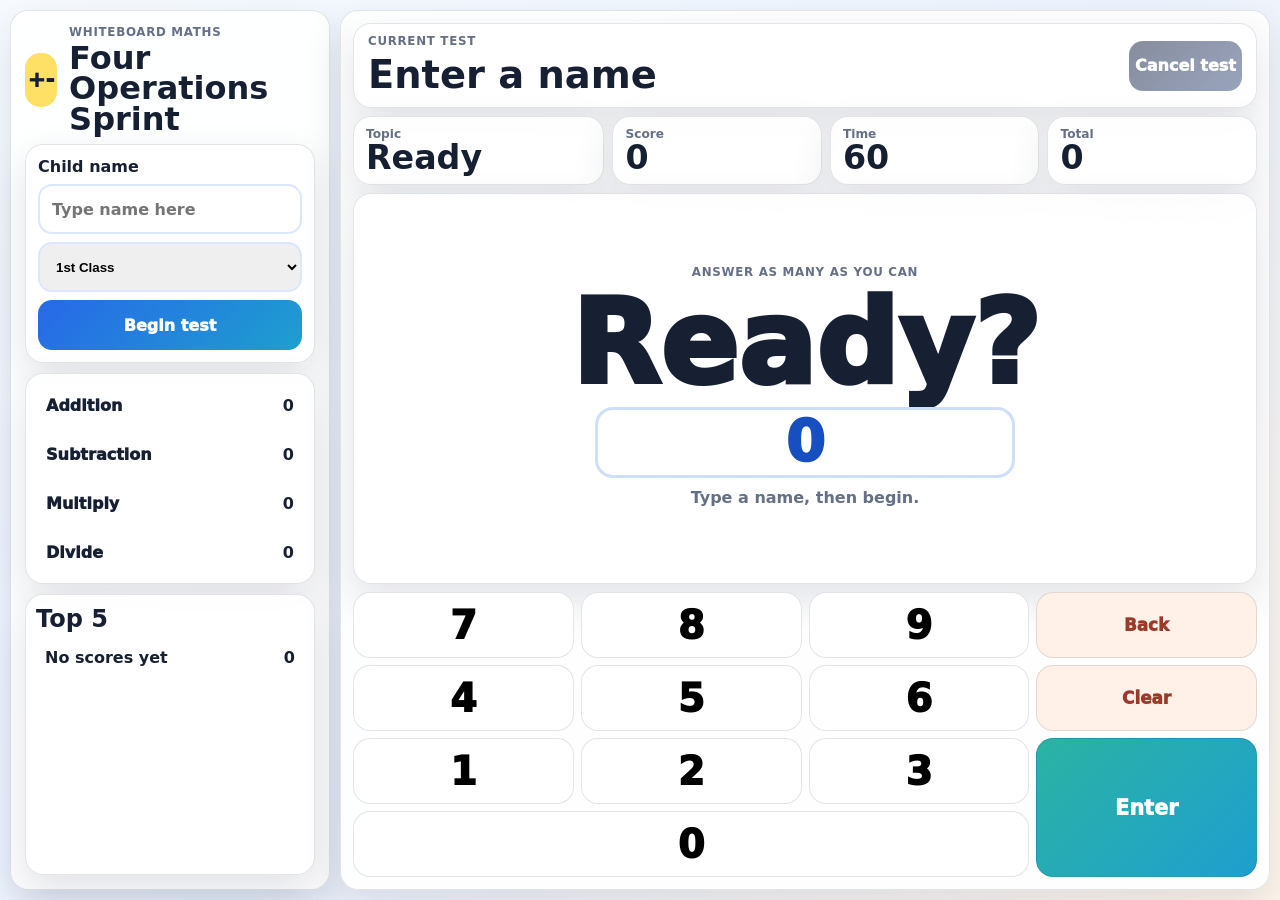
==== commit 8d94ce3a: "Add class dropdown to four operations" ====
--- a/games/four-operations/index.html
+++ b/games/four-operations/index.html
@@ -5,19 +5,19 @@
 <meta name='viewport' content='width=device-width,initial-scale=1'>
 <title>Four Operations Sprint</title>
 <style>
-*{box-sizing:border-box}body{margin:0;height:100vh;overflow:hidden;font-family:system-ui,Segoe UI,sans-serif;color:#172033;background:linear-gradient(135deg,#f7fbff,#edf4ff 52%,#fff6ec)}button,input{font:inherit}.app{height:100vh;padding:10px;display:grid;place-items:center}.shell{width:min(1280px,100%);height:calc(100vh - 20px);display:grid;grid-template-columns:320px 1fr;gap:10px}.side,.main,.card,.hud div,.stage,.leader,.topics,.top{border:1px solid rgba(23,32,51,.12);border-radius:18px;background:rgba(255,255,255,.9);box-shadow:0 16px 40px rgba(21,35,61,.12)}.side{display:grid;grid-template-rows:auto auto auto 1fr;gap:10px;padding:14px}.brand{display:flex;align-items:center;gap:12px}.badge{width:54px;height:54px;border-radius:15px;background:#ffe066;display:grid;place-items:center;font-weight:950;font-size:1.35rem}.eyebrow{margin:0 0 4px;color:#657086;font-size:.74rem;font-weight:900;text-transform:uppercase;letter-spacing:.06em}h1{margin:0;font-size:2rem;line-height:.95}.card{display:grid;gap:8px;padding:12px}label{font-weight:900}input{height:50px;border:2px solid #dbe7ff;border-radius:14px;padding:0 12px;font-weight:850}.primary,.secondary{height:50px;border:0;border-radius:14px;background:linear-gradient(135deg,#2868e8,#1e9fcf);color:#fff;font-weight:950}.secondary{background:linear-gradient(135deg,#25314f,#465a88)}button:disabled,input:disabled{opacity:.55}.topics{display:grid;gap:7px;padding:10px}.topic{min-height:42px;display:flex;justify-content:space-between;align-items:center;border-radius:12px;background:#fff;padding:8px 10px;font-weight:950}.topic.active{background:#eaf1ff;color:#174fc0;outline:2px solid rgba(40,104,232,.25)}.topic.waiting{background:#fff6d8;color:#795600}.leader{padding:10px}.leader h2{margin:0 0 8px}.leader ol{margin:0;padding:0;list-style:none;display:grid;gap:6px}.leader li{display:flex;justify-content:space-between;background:#fff;border-radius:10px;padding:7px 9px;font-weight:900}.main{position:relative;display:grid;grid-template-rows:auto auto 1fr auto;gap:8px;padding:12px;overflow:hidden}.top{display:flex;align-items:center;justify-content:space-between;min-height:68px;padding:10px 14px}.player{display:block;font-size:clamp(1.6rem,3vw,2.5rem)}.hud{display:grid;grid-template-columns:1.2fr 1fr 1fr 1fr;gap:8px}.hud div{padding:10px 12px}.hud span{display:block;color:#657086;font-size:.76rem;font-weight:900}.hud strong{font-size:clamp(1.4rem,2.6vw,2.35rem);line-height:1}.stage{display:grid;place-items:center;align-content:center;gap:10px;padding:10px;background:linear-gradient(160deg,rgba(255,255,255,.96),rgba(255,255,255,.72))}.q{font-size:clamp(4.2rem,9vw,8rem);line-height:.9;font-weight:950}.answer{min-width:min(420px,80%);min-height:70px;border:3px solid rgba(40,104,232,.22);border-radius:18px;background:#fff;display:grid;place-items:center;color:#174fc0;font-size:clamp(2.2rem,4.4vw,4rem);font-weight:950}.feedback{min-height:24px;margin:0;color:#657086;font-weight:900}.good{color:#17856f}.miss{color:#d5483f}.keys{display:grid;grid-template-columns:repeat(4,1fr);gap:7px}.keys button{min-height:66px;border:1px solid rgba(23,32,51,.12);border-radius:17px;background:#fff;font-size:clamp(1.7rem,3vw,2.7rem);font-weight:950}.keys .small{background:#fff1e8;color:#9b3a29;font-size:1.05rem}.keys .enter{grid-row:span 2;background:linear-gradient(135deg,#2bb3a3,#1e9fcf);color:#fff;font-size:1.3rem}.keys .zero{grid-column:span 3}.summary{position:absolute;inset:50% auto auto 50%;transform:translate(-50%,-50%);width:min(520px,calc(100% - 48px));display:grid;gap:14px;text-align:center;padding:22px;border-radius:20px;background:#fff;box-shadow:0 24px 70px rgba(21,35,61,.2);z-index:5}.summary[hidden]{display:none}@media(max-width:900px){.app{padding:6px}.shell{height:calc(100vh - 12px);grid-template-columns:1fr;grid-template-rows:auto 1fr}.side{grid-template-rows:auto auto auto;gap:6px;padding:8px}.badge{width:38px;height:38px}h1{font-size:1.35rem}.card{grid-template-columns:1fr 120px;padding:7px}.card label{position:absolute;width:1px;height:1px;overflow:hidden}.topics{grid-template-columns:repeat(4,1fr);padding:6px}.topic{font-size:.72rem;min-height:32px}.leader{display:none}.main{padding:8px;gap:6px}.top{min-height:48px}.secondary{height:38px;font-size:.82rem}.hud{gap:5px}.hud div{padding:6px}.hud strong{font-size:1.15rem}.q{font-size:clamp(2.9rem,12vw,4.7rem)}.answer{min-height:46px}.keys{gap:5px}.keys button{min-height:44px;border-radius:13px}.keys .small,.keys .enter{font-size:.82rem}}
+*{box-sizing:border-box}body{margin:0;height:100vh;overflow:hidden;font-family:system-ui,Segoe UI,sans-serif;color:#172033;background:linear-gradient(135deg,#f7fbff,#edf4ff 52%,#fff6ec)}button,input{font:inherit}.app{height:100vh;padding:10px;display:grid;place-items:center}.shell{width:min(1280px,100%);height:calc(100vh - 20px);display:grid;grid-template-columns:320px 1fr;gap:10px}.side,.main,.card,.hud div,.stage,.leader,.topics,.top{border:1px solid rgba(23,32,51,.12);border-radius:18px;background:rgba(255,255,255,.9);box-shadow:0 16px 40px rgba(21,35,61,.12)}.side{display:grid;grid-template-rows:auto auto auto 1fr;gap:10px;padding:14px}.brand{display:flex;align-items:center;gap:12px}.badge{width:54px;height:54px;border-radius:15px;background:#ffe066;display:grid;place-items:center;font-weight:950;font-size:1.35rem}.eyebrow{margin:0 0 4px;color:#657086;font-size:.74rem;font-weight:900;text-transform:uppercase;letter-spacing:.06em}h1{margin:0;font-size:2rem;line-height:.95}.card{display:grid;gap:8px;padding:12px}label{font-weight:900}input,.class-select{height:50px;border:2px solid #dbe7ff;border-radius:14px;padding:0 12px;font-weight:850}.primary,.secondary{height:50px;border:0;border-radius:14px;background:linear-gradient(135deg,#2868e8,#1e9fcf);color:#fff;font-weight:950}.secondary{background:linear-gradient(135deg,#25314f,#465a88)}button:disabled,input:disabled{opacity:.55}.topics{display:grid;gap:7px;padding:10px}.topic{min-height:42px;display:flex;justify-content:space-between;align-items:center;border-radius:12px;background:#fff;padding:8px 10px;font-weight:950}.topic.active{background:#eaf1ff;color:#174fc0;outline:2px solid rgba(40,104,232,.25)}.topic.waiting{background:#fff6d8;color:#795600}.leader{padding:10px}.leader h2{margin:0 0 8px}.leader ol{margin:0;padding:0;list-style:none;display:grid;gap:6px}.leader li{display:flex;justify-content:space-between;background:#fff;border-radius:10px;padding:7px 9px;font-weight:900}.main{position:relative;display:grid;grid-template-rows:auto auto 1fr auto;gap:8px;padding:12px;overflow:hidden}.top{display:flex;align-items:center;justify-content:space-between;min-height:68px;padding:10px 14px}.player{display:block;font-size:clamp(1.6rem,3vw,2.5rem)}.hud{display:grid;grid-template-columns:1.2fr 1fr 1fr 1fr;gap:8px}.hud div{padding:10px 12px}.hud span{display:block;color:#657086;font-size:.76rem;font-weight:900}.hud strong{font-size:clamp(1.4rem,2.6vw,2.35rem);line-height:1}.stage{display:grid;place-items:center;align-content:center;gap:10px;padding:10px;background:linear-gradient(160deg,rgba(255,255,255,.96),rgba(255,255,255,.72))}.q{font-size:clamp(4.2rem,9vw,8rem);line-height:.9;font-weight:950}.answer{min-width:min(420px,80%);min-height:70px;border:3px solid rgba(40,104,232,.22);border-radius:18px;background:#fff;display:grid;place-items:center;color:#174fc0;font-size:clamp(2.2rem,4.4vw,4rem);font-weight:950}.feedback{min-height:24px;margin:0;color:#657086;font-weight:900}.good{color:#17856f}.miss{color:#d5483f}.keys{display:grid;grid-template-columns:repeat(4,1fr);gap:7px}.keys button{min-height:66px;border:1px solid rgba(23,32,51,.12);border-radius:17px;background:#fff;font-size:clamp(1.7rem,3vw,2.7rem);font-weight:950}.keys .small{background:#fff1e8;color:#9b3a29;font-size:1.05rem}.keys .enter{grid-row:span 2;background:linear-gradient(135deg,#2bb3a3,#1e9fcf);color:#fff;font-size:1.3rem}.keys .zero{grid-column:span 3}.summary{position:absolute;inset:50% auto auto 50%;transform:translate(-50%,-50%);width:min(520px,calc(100% - 48px));display:grid;gap:14px;text-align:center;padding:22px;border-radius:20px;background:#fff;box-shadow:0 24px 70px rgba(21,35,61,.2);z-index:5}.summary[hidden]{display:none}@media(max-width:900px){.app{padding:6px}.shell{height:calc(100vh - 12px);grid-template-columns:1fr;grid-template-rows:auto 1fr}.side{grid-template-rows:auto auto auto;gap:6px;padding:8px}.badge{width:38px;height:38px}h1{font-size:1.35rem}.card{grid-template-columns:1fr 120px;padding:7px}.card label{position:absolute;width:1px;height:1px;overflow:hidden}.topics{grid-template-columns:repeat(4,1fr);padding:6px}.topic{font-size:.72rem;min-height:32px}.leader{display:none}.main{padding:8px;gap:6px}.top{min-height:48px}.secondary{height:38px;font-size:.82rem}.hud{gap:5px}.hud div{padding:6px}.hud strong{font-size:1.15rem}.q{font-size:clamp(2.9rem,12vw,4.7rem)}.answer{min-height:46px}.keys{gap:5px}.keys button{min-height:44px;border-radius:13px}.keys .small,.keys .enter{font-size:.82rem}}
 </style>
 </head>
 <body>
-<main class='app'><section class='shell'><aside class='side'><div class='brand'><div class='badge'>+-</div><div><p class='eyebrow'>Whiteboard maths</p><h1>Four Operations Sprint</h1></div></div><section class='card'><label for='nameInput'>Child name</label><input id='nameInput' autocomplete='off' placeholder='Type name here'><button class='primary' id='beginButton'>Begin test</button></section><section class='topics'><div class='topic active' data-topic='addition'><span>Addition</span><strong id='additionScore'>0</strong></div><div class='topic' data-topic='subtraction'><span>Subtraction</span><strong id='subtractionScore'>0</strong></div><div class='topic' data-topic='multiplication'><span>Multiply</span><strong id='multiplicationScore'>0</strong></div><div class='topic' data-topic='division'><span>Divide</span><strong id='divisionScore'>0</strong></div></section><section class='leader'><h2>Top 5</h2><ol id='leaderboardList'></ol></section></aside><section class='main'><div class='top'><div><p class='eyebrow'>Current test</p><strong class='player' id='currentPlayer'>Enter a name</strong></div><button class='secondary' id='cancelButton' disabled>Cancel test</button></div><div class='hud'><div><span>Topic</span><strong id='topicValue'>Ready</strong></div><div><span>Score</span><strong id='scoreValue'>0</strong></div><div><span>Time</span><strong id='timeValue'>60</strong></div><div><span>Total</span><strong id='totalValue'>0</strong></div></div><div class='stage'><p class='eyebrow' id='promptLabel'>Answer as many as you can</p><div class='q' id='questionText'>Ready?</div><div class='answer' id='answerDisplay'>0</div><p class='feedback' id='feedbackText'>Type a name, then begin.</p></div><div class='keys' id='keypad'><button data-key='7'>7</button><button data-key='8'>8</button><button data-key='9'>9</button><button class='small' data-key='back'>Back</button><button data-key='4'>4</button><button data-key='5'>5</button><button data-key='6'>6</button><button class='small' data-key='clear'>Clear</button><button data-key='1'>1</button><button data-key='2'>2</button><button data-key='3'>3</button><button class='enter' data-key='enter'>Enter</button><button class='zero' data-key='0'>0</button></div><div class='summary' id='summaryPanel' hidden><h2>Test complete</h2><p id='summaryText'></p><button class='primary' id='againButton'>New test</button></div></section></section></main>
+<main class='app'><section class='shell'><aside class='side'><div class='brand'><div class='badge'>+-</div><div><p class='eyebrow'>Whiteboard maths</p><h1>Four Operations Sprint</h1></div></div><section class='card'><label for='nameInput'>Child name</label><input id='nameInput' autocomplete='off' placeholder='Type name here'><select class='class-select' id='classLevel' aria-label='Class'><option value='1st Class'>1st Class</option><option value='2nd Class'>2nd Class</option><option value='3rd Class'>3rd Class</option><option value='4th Class'>4th Class</option><option value='5th Class'>5th Class</option><option value='6th Class'>6th Class</option></select><button class='primary' id='beginButton'>Begin test</button></section><section class='topics'><div class='topic active' data-topic='addition'><span>Addition</span><strong id='additionScore'>0</strong></div><div class='topic' data-topic='subtraction'><span>Subtraction</span><strong id='subtractionScore'>0</strong></div><div class='topic' data-topic='multiplication'><span>Multiply</span><strong id='multiplicationScore'>0</strong></div><div class='topic' data-topic='division'><span>Divide</span><strong id='divisionScore'>0</strong></div></section><section class='leader'><h2>Top 5</h2><ol id='leaderboardList'></ol></section></aside><section class='main'><div class='top'><div><p class='eyebrow'>Current test</p><strong class='player' id='currentPlayer'>Enter a name</strong></div><button class='secondary' id='cancelButton' disabled>Cancel test</button></div><div class='hud'><div><span>Topic</span><strong id='topicValue'>Ready</strong></div><div><span>Score</span><strong id='scoreValue'>0</strong></div><div><span>Time</span><strong id='timeValue'>60</strong></div><div><span>Total</span><strong id='totalValue'>0</strong></div></div><div class='stage'><p class='eyebrow' id='promptLabel'>Answer as many as you can</p><div class='q' id='questionText'>Ready?</div><div class='answer' id='answerDisplay'>0</div><p class='feedback' id='feedbackText'>Type a name, then begin.</p></div><div class='keys' id='keypad'><button data-key='7'>7</button><button data-key='8'>8</button><button data-key='9'>9</button><button class='small' data-key='back'>Back</button><button data-key='4'>4</button><button data-key='5'>5</button><button data-key='6'>6</button><button class='small' data-key='clear'>Clear</button><button data-key='1'>1</button><button data-key='2'>2</button><button data-key='3'>3</button><button class='enter' data-key='enter'>Enter</button><button class='zero' data-key='0'>0</button></div><div class='summary' id='summaryPanel' hidden><h2>Test complete</h2><p id='summaryText'></p><button class='primary' id='againButton'>New test</button></div></section></section></main>
 <script src='../../results-config.js?v=1'></script><script src='../../results-client.js?v=1'></script>
 <script>
 const STORE='four-operations-sprint-results',TOPIC_SECONDS=60,TOPICS=[{id:'addition',label:'Addition'},{id:'subtraction',label:'Subtraction'},{id:'multiplication',label:'Multiply'},{id:'division',label:'Divide'}];
 const QUESTIONS={addition:[[2,'+',3,5],[4,'+',5,9],[6,'+',2,8],[7,'+',4,11],[8,'+',5,13],[10,'+',4,14],[12,'+',3,15],[14,'+',5,19],[16,'+',2,18],[18,'+',6,24],[20,'+',7,27],[23,'+',5,28],[25,'+',8,33],[31,'+',6,37],[34,'+',10,44],[36,'+',12,48],[41,'+',13,54],[45,'+',14,59],[48,'+',17,65],[52,'+',18,70],[56,'+',23,79],[61,'+',24,85],[67,'+',28,95],[73,'+',19,92],[78,'+',21,99]],subtraction:[[7,'-',2,5],[9,'-',4,5],[10,'-',3,7],[12,'-',5,7],[15,'-',4,11],[18,'-',6,12],[20,'-',5,15],[22,'-',7,15],[25,'-',10,15],[28,'-',6,22],[30,'-',8,22],[34,'-',12,22],[38,'-',15,23],[42,'-',20,22],[45,'-',13,32],[50,'-',16,34],[53,'-',18,35],[60,'-',25,35],[64,'-',28,36],[70,'-',31,39],[75,'-',27,48],[82,'-',34,48],[90,'-',45,45],[96,'-',38,58],[99,'-',47,52]],multiplication:[[2,'x',3,6],[4,'x',2,8],[5,'x',5,25],[3,'x',6,18],[7,'x',2,14],[4,'x',8,32],[6,'x',6,36],[9,'x',3,27],[7,'x',5,35],[8,'x',4,32],[6,'x',9,54],[7,'x',8,56],[9,'x',7,63],[8,'x',8,64],[11,'x',6,66],[12,'x',5,60],[9,'x',9,81],[12,'x',7,84],[11,'x',8,88],[12,'x',8,96],[11,'x',11,121],[12,'x',9,108],[12,'x',11,132],[10,'x',12,120],[12,'x',12,144]],division:[[6,'÷',2,3],[12,'÷',3,4],[15,'÷',5,3],[18,'÷',6,3],[20,'÷',4,5],[28,'÷',7,4],[32,'÷',8,4],[36,'÷',6,6],[42,'÷',7,6],[45,'÷',9,5],[48,'÷',8,6],[54,'÷',9,6],[56,'÷',7,8],[63,'÷',9,7],[64,'÷',8,8],[72,'÷',8,9],[81,'÷',9,9],[84,'÷',7,12],[88,'÷',11,8],[96,'÷',12,8],[99,'÷',9,11],[108,'÷',12,9],[121,'÷',11,11],[132,'÷',12,11],[144,'÷',12,12]]};
-const $=s=>document.querySelector(s),nameInput=$('#nameInput'),beginButton=$('#beginButton'),cancelButton=$('#cancelButton'),againButton=$('#againButton'),currentPlayer=$('#currentPlayer'),topicValue=$('#topicValue'),scoreValue=$('#scoreValue'),timeValue=$('#timeValue'),totalValue=$('#totalValue'),questionText=$('#questionText'),answerDisplay=$('#answerDisplay'),feedbackText=$('#feedbackText'),promptLabel=$('#promptLabel'),keypad=$('#keypad'),summaryPanel=$('#summaryPanel'),summaryText=$('#summaryText'),leaderboardList=$('#leaderboardList'),topicRows=[...document.querySelectorAll('.topic')],scoreEls={addition:$('#additionScore'),subtraction:$('#subtractionScore'),multiplication:$('#multiplicationScore'),division:$('#divisionScore')};
+const $=s=>document.querySelector(s),nameInput=$('#nameInput'),classSelect=$('#classLevel'),beginButton=$('#beginButton'),cancelButton=$('#cancelButton'),againButton=$('#againButton'),currentPlayer=$('#currentPlayer'),topicValue=$('#topicValue'),scoreValue=$('#scoreValue'),timeValue=$('#timeValue'),totalValue=$('#totalValue'),questionText=$('#questionText'),answerDisplay=$('#answerDisplay'),feedbackText=$('#feedbackText'),promptLabel=$('#promptLabel'),keypad=$('#keypad'),summaryPanel=$('#summaryPanel'),summaryText=$('#summaryText'),leaderboardList=$('#leaderboardList'),topicRows=[...document.querySelectorAll('.topic')],scoreEls={addition:$('#additionScore'),subtraction:$('#subtractionScore'),multiplication:$('#multiplicationScore'),division:$('#divisionScore')};
 let timerId=null,activeQuestion=null,answer='',results=loadResults(),state=fresh();
-function fresh(){return{playing:false,waiting:false,playerName:'',topicIndex:0,questionIndex:0,timeLeft:TOPIC_SECONDS,currentScore:0,totalScore:0,streak:0,topicScores:{addition:0,subtraction:0,multiplication:0,division:0},topicCorrect:{addition:0,subtraction:0,multiplication:0,division:0},topicAttempts:{addition:0,subtraction:0,multiplication:0,division:0}}}
-function begin(){const name=nameInput.value.trim().replace(/\s+/g,' ');if(!name){feedback('Type a name first.','miss');return nameInput.focus()}clearInterval(timerId);state=fresh();state.playerName=name;summaryPanel.hidden=true;beginButton.disabled=true;nameInput.disabled=true;cancelButton.disabled=false;currentPlayer.textContent=name;startTopic(0)}
+function fresh(){return{playing:false,waiting:false,playerName:'',classLevel:'1st Class',topicIndex:0,questionIndex:0,timeLeft:TOPIC_SECONDS,currentScore:0,totalScore:0,streak:0,topicScores:{addition:0,subtraction:0,multiplication:0,division:0},topicCorrect:{addition:0,subtraction:0,multiplication:0,division:0},topicAttempts:{addition:0,subtraction:0,multiplication:0,division:0}}}
+function begin(){const name=nameInput.value.trim().replace(/\s+/g,' ');if(!name){feedback('Type a name first.','miss');return nameInput.focus()}clearInterval(timerId);state=fresh();state.playerName=name;state.classLevel=classSelect.value;summaryPanel.hidden=true;beginButton.disabled=true;nameInput.disabled=true;cancelButton.disabled=false;currentPlayer.textContent=name;startTopic(0)}
 function startTopic(i){state.topicIndex=i;state.questionIndex=0;state.timeLeft=TOPIC_SECONDS;state.currentScore=state.topicScores[topic().id];state.playing=true;state.waiting=false;answer='';activeQuestion=null;summaryPanel.hidden=true;hud();next();clearInterval(timerId);timerId=setInterval(tick,1000)}
 function tick(){state.timeLeft--;hud();if(state.timeLeft<=0)advance()}
 function advance(){clearInterval(timerId);const nextIndex=state.topicIndex+1;if(nextIndex>=TOPICS.length)return finish();state.playing=false;state.waiting=true;activeQuestion=null;answer='';questionText.textContent='Round done';answerDisplay.textContent='0';promptLabel.textContent=topic().label+' complete';feedback('Ready for '+TOPICS[nextIndex].label+'?','good');summaryText.textContent=topic().label+' score: '+state.topicScores[topic().id]+'. Press the button when the class is ready.';againButton.textContent='Start '+TOPICS[nextIndex].label;summaryPanel.hidden=false;hud()}
@@ -27,7 +27,7 @@
 function next(){const t=topic().id,q=QUESTIONS[t][state.questionIndex];if(!q)return advance();activeQuestion={text:`${q[0]} ${q[1]} ${q[2]}`,answer:q[3]};answer='';questionText.textContent=activeQuestion.text;answerDisplay.textContent='0';promptLabel.textContent=`${topic().label} ${state.questionIndex+1} of 25`}
 function key(k){if(!state.playing||!activeQuestion||state.waiting)return;if(/^\d$/.test(k)){if(answer.length<5){answer=answer==='0'?k:answer+k;answerDisplay.textContent=answer||'0'}return}if(k==='back'){answer=answer.slice(0,-1);answerDisplay.textContent=answer||'0';return}if(k==='clear'){answer='';answerDisplay.textContent='0';return}if(k==='enter')submit()}
 function submit(){if(!answer)return feedback('Enter an answer first.','miss');const t=topic().id,guess=parseInt(answer,10);state.topicAttempts[t]++;if(guess===activeQuestion.answer){state.topicCorrect[t]++;state.streak++;const points=10+Math.min(20,state.streak*2);state.topicScores[t]+=points;state.totalScore+=points;state.currentScore=state.topicScores[t];feedback('Correct.','good')}else{state.streak=0;feedback(`${activeQuestion.text} = ${activeQuestion.answer}`,'miss')}state.questionIndex++;hud();next()}
-function record(){const row={name:state.playerName,date:new Date().toISOString(),totalScore:state.totalScore,topicScores:{...state.topicScores},topicCorrect:{...state.topicCorrect},topicAttempts:{...state.topicAttempts}};results.attempts.push(row);const prev=results.bestByName[state.playerName]||{totalScore:0};if(row.totalScore>=prev.totalScore)results.bestByName[state.playerName]=row;saveResults();window.ClassroomResults?.record({game:'Four Operations Sprint',playerName:state.playerName,score:state.totalScore,correct:Object.values(state.topicCorrect).reduce((a,b)=>a+b,0),attempts:Object.values(state.topicAttempts).reduce((a,b)=>a+b,0),additionScore:state.topicScores.addition,subtractionScore:state.topicScores.subtraction,multiplicationScore:state.topicScores.multiplication,divisionScore:state.topicScores.division,additionCorrect:state.topicCorrect.addition,subtractionCorrect:state.topicCorrect.subtraction,multiplicationCorrect:state.topicCorrect.multiplication,divisionCorrect:state.topicCorrect.division,durationSeconds:TOPIC_SECONDS*TOPICS.length})}
+function record(){const row={name:state.playerName,date:new Date().toISOString(),totalScore:state.totalScore,topicScores:{...state.topicScores},topicCorrect:{...state.topicCorrect},topicAttempts:{...state.topicAttempts}};results.attempts.push(row);const prev=results.bestByName[state.playerName]||{totalScore:0};if(row.totalScore>=prev.totalScore)results.bestByName[state.playerName]=row;saveResults();window.ClassroomResults?.record({game:'Four Operations Sprint',playerName:state.playerName,classLevel:state.classLevel,score:state.totalScore,correct:Object.values(state.topicCorrect).reduce((a,b)=>a+b,0),attempts:Object.values(state.topicAttempts).reduce((a,b)=>a+b,0),additionScore:state.topicScores.addition,subtractionScore:state.topicScores.subtraction,multiplicationScore:state.topicScores.multiplication,divisionScore:state.topicScores.division,additionCorrect:state.topicCorrect.addition,subtractionCorrect:state.topicCorrect.subtraction,multiplicationCorrect:state.topicCorrect.multiplication,divisionCorrect:state.topicCorrect.division,durationSeconds:TOPIC_SECONDS*TOPICS.length})}
 function leaders(){const top=Object.values(results.bestByName).sort((a,b)=>b.totalScore-a.totalScore||a.name.localeCompare(b.name)).slice(0,5);leaderboardList.innerHTML=top.length?top.map((l,i)=>`<li><span>${i+1}. ${esc(l.name)}</span><strong>${l.totalScore}</strong></li>`).join(''):'<li><span>No scores yet</span><strong>0</strong></li>'}
 function hud(){const t=topic();topicValue.textContent=state.playing||state.waiting?t.label:'Ready';scoreValue.textContent=state.currentScore;timeValue.textContent=state.timeLeft;totalValue.textContent=state.totalScore;topicRows.forEach(r=>{r.classList.toggle('active',r.dataset.topic===t.id&&state.playing);r.classList.toggle('waiting',r.dataset.topic===t.id&&state.waiting)});Object.entries(scoreEls).forEach(([k,el])=>el.textContent=state.topicScores[k])}
 function topic(){return TOPICS[state.topicIndex]||TOPICS[0]}function feedback(m,t){feedbackText.textContent=m;feedbackText.className=t?'feedback '+t:'feedback'}function loadResults(){try{const s=JSON.parse(localStorage.getItem(STORE));if(s&&s.attempts&&s.bestByName)return s}catch{}return{attempts:[],bestByName:{}}}function saveResults(){localStorage.setItem(STORE,JSON.stringify(results))}function esc(v){return v.replace(/[&<>']/g,c=>({'&':'&amp;','<':'&lt;','>':'&gt;',"'":'&#39;'}[c]))}
